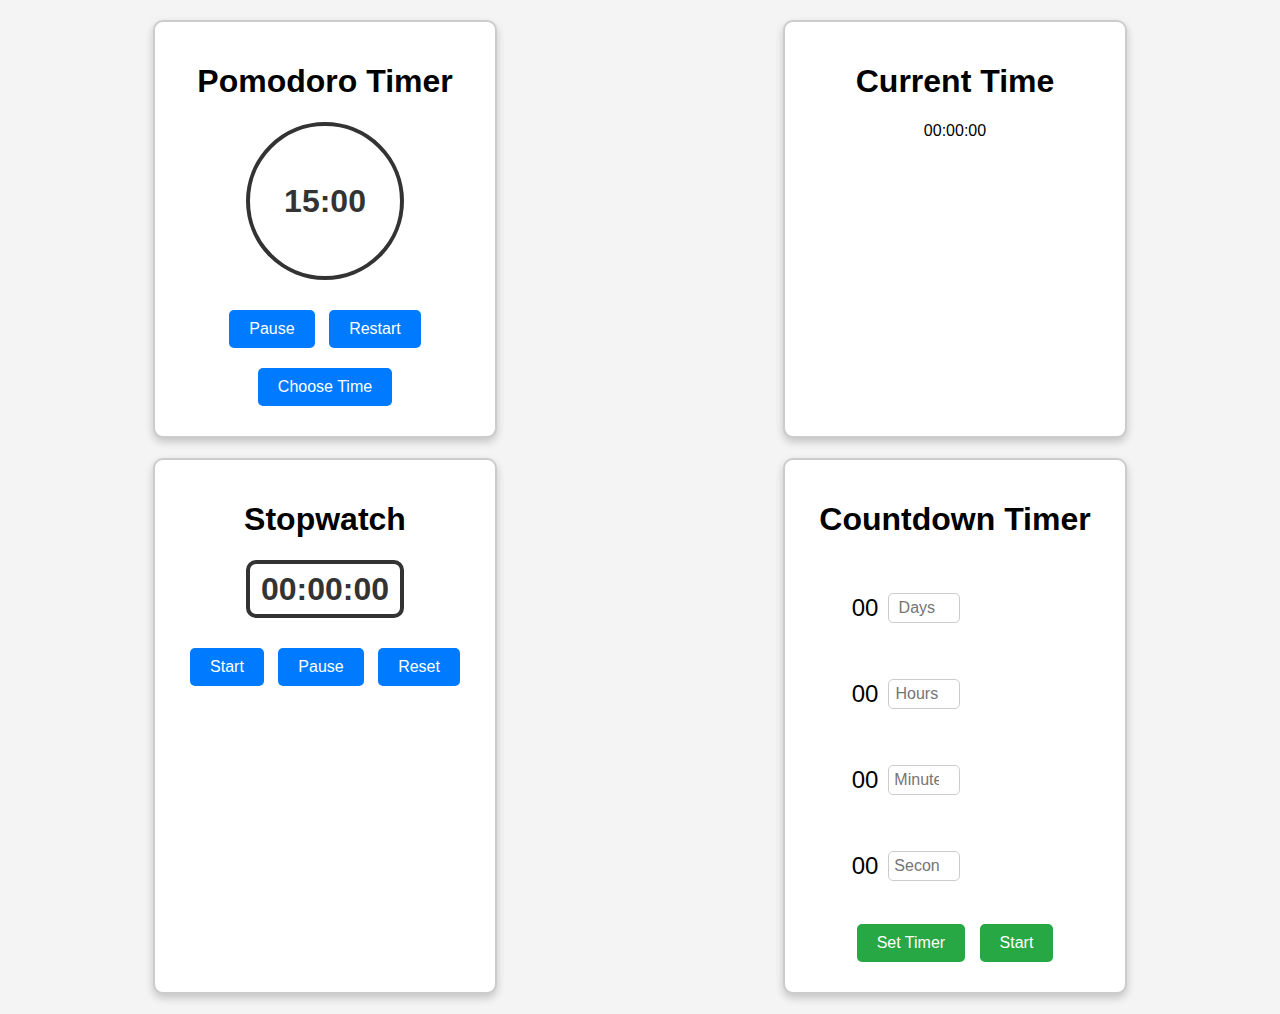
==== countdown.html @ 143d1298 "All the timers." ====
<!DOCTYPE html>
<html lang="en">
  <head>
    <meta charset="utf-8" />
    <meta name="viewport" content="width=device-width, initial-scale=1" />
    <title>Pomodoro Timer</title>
    <link rel="stylesheet" href="styles.css" />
  </head>
  <body>
    <div class="timers-container">
      <!-- Pomodoro Timer Box -->
      <div class="timer-box">
        <h1>Pomodoro Timer</h1>
        <div class="main">
          <div class="timer-circle" id="timer">15:00</div>
          <div class="control-buttons">
            <button onclick="togglePauseResume()">Pause</button>
            <button onclick="restartTimer()">Restart</button>
            <button onclick="chooseTime()">Choose Time</button>
          </div>
        </div>
      </div>
    
      <!-- Current Time Box -->
      <div class="current-time">
        <h1>Current Time</h1>
        <p id="current-time-display">00:00:00</p>
      </div>
    
      <!-- Stopwatch Box -->
      <div class="timer-box">
        <h1>Stopwatch</h1>
        <div class="stopwatch-display" id="stopwatch">00:00:00</div>
        <div class="control-buttons">
          <button onclick="startStopwatch()">Start</button>
          <button onclick="pauseStopwatch()">Pause</button>
          <button onclick="resetStopwatch()">Reset</button>
        </div>
      </div>
    
      <!-- Countdown Timer Box -->
      <div class="timer-box">
        <h1>Countdown Timer</h1>
        <div class="container">
          <div class="box">
            <div class="display">
              <p id="days">00</p>
              <input type="number" id="d" min="0" placeholder="Days" />
            </div>
            <div class="display">
              <p id="hours">00</p>
              <input
                type="number"
                id="h"
                min="0"
                max="23"
                placeholder="Hours"
              />
            </div>
            <div class="display">
              <p id="minutes">00</p>
              <input
                type="number"
                id="m"
                min="0"
                max="59"
                placeholder="Minutes"
              />
            </div>
            <div class="display">
              <p id="seconds">00</p>
              <input
                type="number"
                id="s"
                min="0"
                max="59"
                placeholder="Seconds"
              />
            </div>
            <div class="btnbox">
              <button id="setTimerBtn" onclick="setCountdown()">
                Set Timer
              </button>
              <button id="startBtn" onclick="startCountdown()" disabled>
                Start
              </button>
            </div>
          </div>
        </div>
      </div>
    </div>
---- styles.css ----
/* Your unchanged styles */
body {
	font-family: Arial, sans-serif;
	margin: 0;
	padding: 0;
	display: flex;
	justify-content: center;
	align-items: center;
	min-height: 100vh;
	background-color: #f4f4f4;
  }
  
  /* Updated section: .timers-container for grid layout */
  .timers-container {
	display: grid; /* Changed to grid */
	grid-template-columns: 1fr 1fr; /* Two equal-width columns */
	gap: 20px; /* Space between boxes */
	justify-items: center; /* Center items */
	width: 100%; /* Full width for layout */
	padding: 20px;
  }
  
  /* Your original unchanged styles for boxes */
  .timer-box {
	background: #ffffff;
	border: 2px solid #ccc;
	border-radius: 10px;
	padding: 20px;
	width: 300px;
	box-shadow: 0 4px 8px rgba(0, 0, 0, 0.2);
	text-align: center;
  }
  
  /* Current Time (shared with timer-box width/style) */
  .current-time {
	background: #ffffff;
	border: 2px solid #ccc;
	border-radius: 10px;
	padding: 20px;
	width: 300px;
	box-shadow: 0 4px 8px rgba(0, 0, 0, 0.2);
	text-align: center;
  }
  
  /* Your unchanged styles for individual elements */
  .timer-circle {
	font-size: 2em;
	font-weight: bold;
	color: #333;
	margin: 20px auto;
	width: 150px;
	height: 150px;
	line-height: 150px;
	border: 4px solid #333;
	border-radius: 50%;
  }
  
  .control-buttons button,
  .btnbox button {
	padding: 10px 20px;
	margin: 10px 5px;
	font-size: 1em;
	cursor: pointer;
	border: none;
	border-radius: 5px;
	background: #007bff;
	color: #fff;
  }
  
  .control-buttons button:hover,
  .btnbox button:hover {
	background: #0056b3;
  }
  
  /* Stopwatch display style */
  .stopwatch-display {
	font-size: 2em;
	font-weight: bold;
	color: #333;
	margin: 20px auto;
	width: 150px;
	height: 50px;
	line-height: 50px;
	border: 4px solid #333;
	border-radius: 10px;
	text-align: center;
  }
  
  /* Unchanged styles for the Countdown Timer */
  .container {
	display: flex;
	flex-direction: column;
	align-items: center;
  }
  
  .display {
	display: flex;
	align-items: center;
	margin: 10px 0;
  }
  
  .display p {
	font-size: 1.5em;
	margin-right: 10px;
  }
  
  .display input {
	padding: 5px;
	font-size: 1em;
	width: 60px;
	text-align: center;
	border: 1px solid #ccc;
	border-radius: 5px;
  }
  
  .btnbox button {
	background: #28a745;
  }
  
  .btnbox button:hover {
	background: #218838;
  }
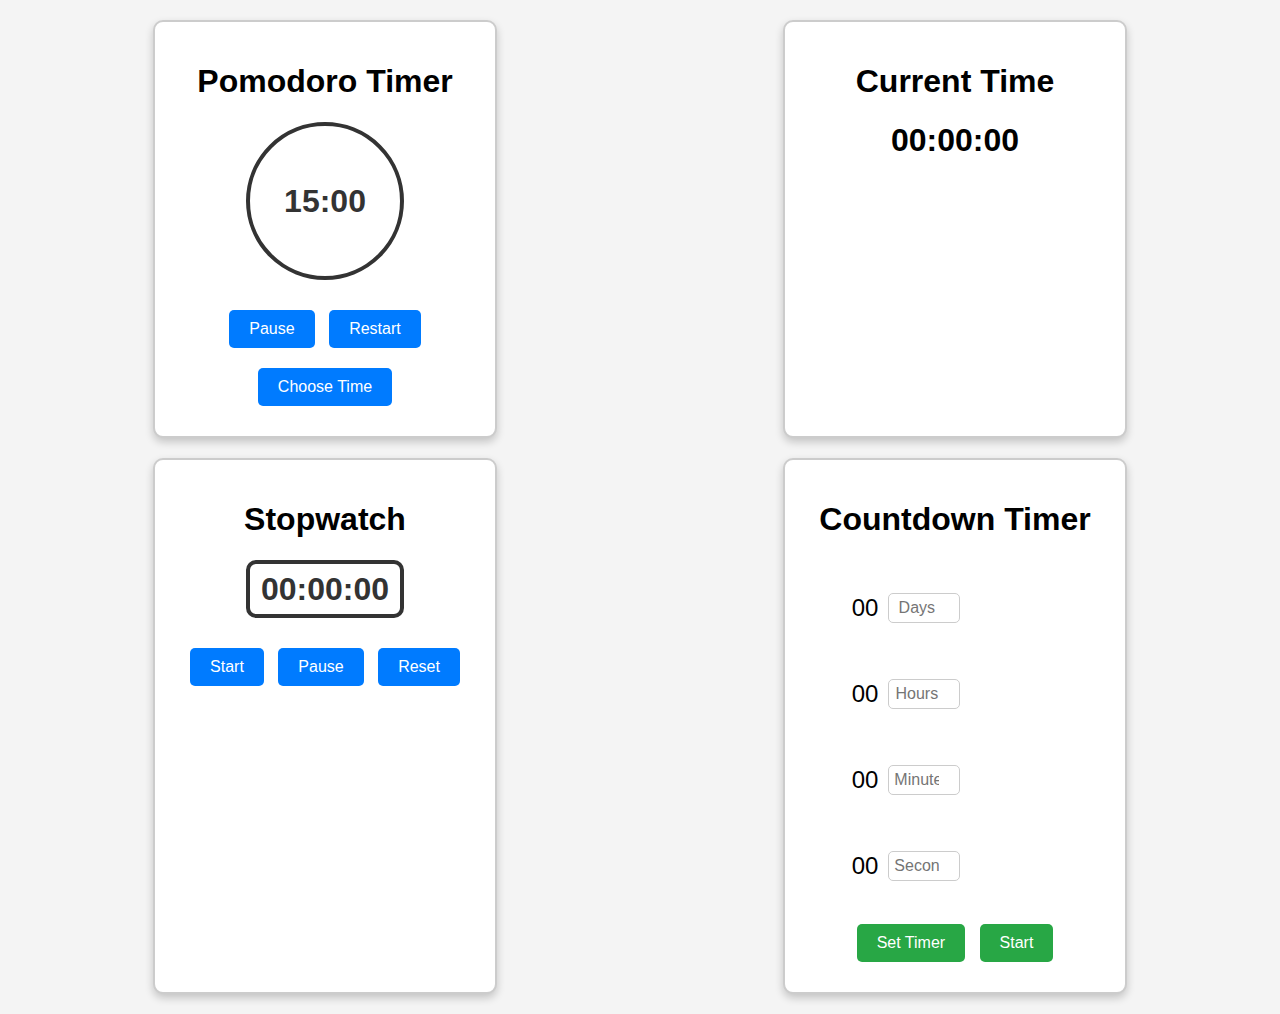
==== commit ade78d57: "Updated Version of Timers" ====
--- a/countdown.html
+++ b/countdown.html
@@ -5,6 +5,7 @@
     <meta name="viewport" content="width=device-width, initial-scale=1" />
     <title>Pomodoro Timer</title>
     <link rel="stylesheet" href="styles.css" />
+    <script src="script.js"></script>
   </head>
   <body>
     <div class="timers-container">
@@ -24,7 +25,7 @@
       <!-- Current Time Box -->
       <div class="current-time">
         <h1>Current Time</h1>
-        <p id="current-time-display">00:00:00</p>
+        <h1 id="current-time-display">00:00:00</h1>
       </div>
     
       <!-- Stopwatch Box -->
